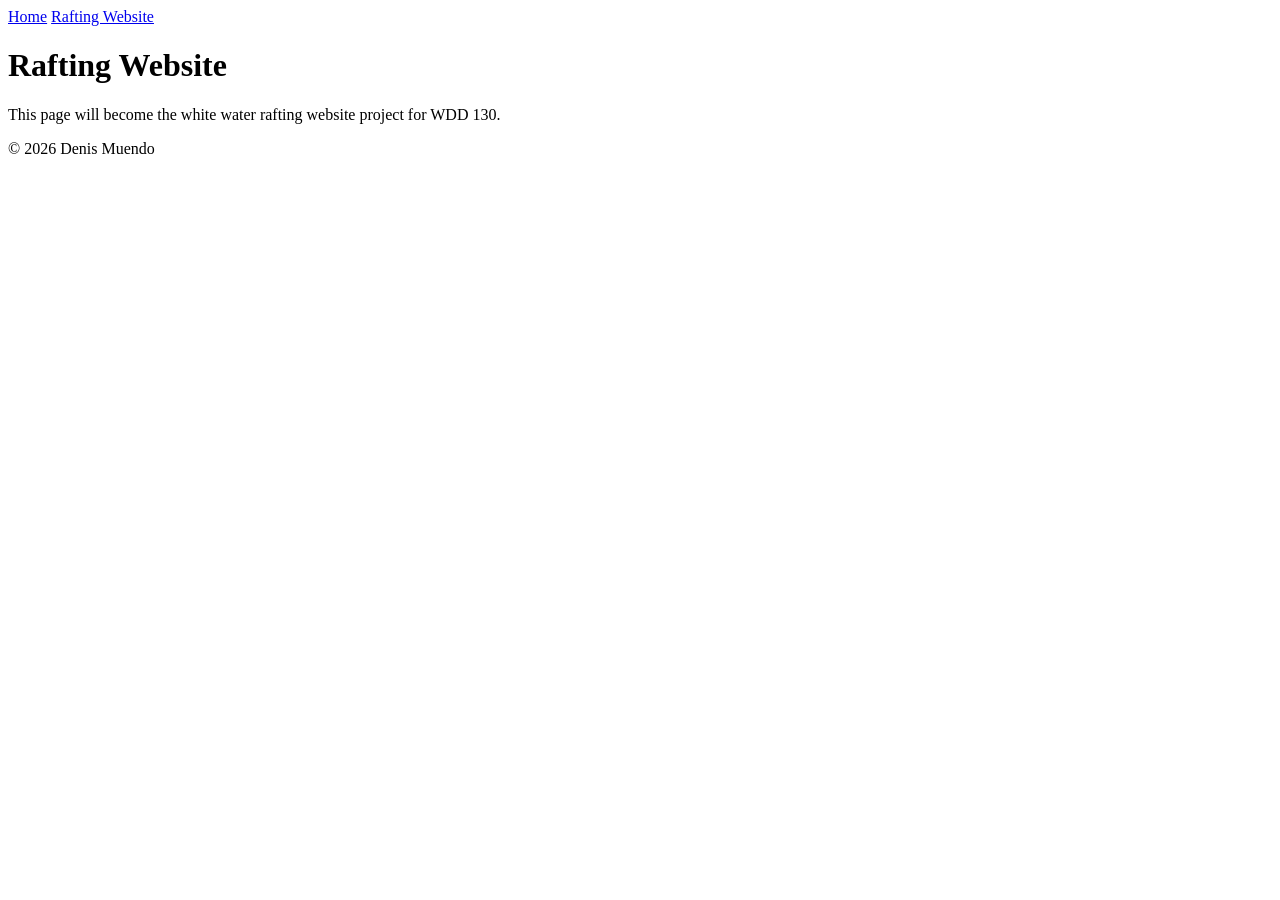
==== wwr/index.html @ 2f385a29 "corrected the image path for the profile picture and added a new image of kenya to the images folder" ====
<!DOCTYPE html>
<html lang="en">
<head>
    <meta charset="UTF-8">
    <meta name="viewport" content="width=device-width, initial-scale=1.0">
    <title>Rafting Website | Denis Muendo</title>
    <meta name="description" content="A white water rafting website project for WDD 130.">
    <meta name="author" content="Denis Muendo">
</head>
<body>
    <header>
        <nav>
            <a href="../index.html">Home</a>
            <a href="#">Rafting Website</a>
        </nav>
    </header>
    <main>
        <h1>Rafting Website</h1>
        <p>This page will become the white water rafting website project for WDD 130.</p>
    </main>
    <footer>
        <p>&copy; 2026 Denis Muendo</p>
    </footer>
</body>
</html>
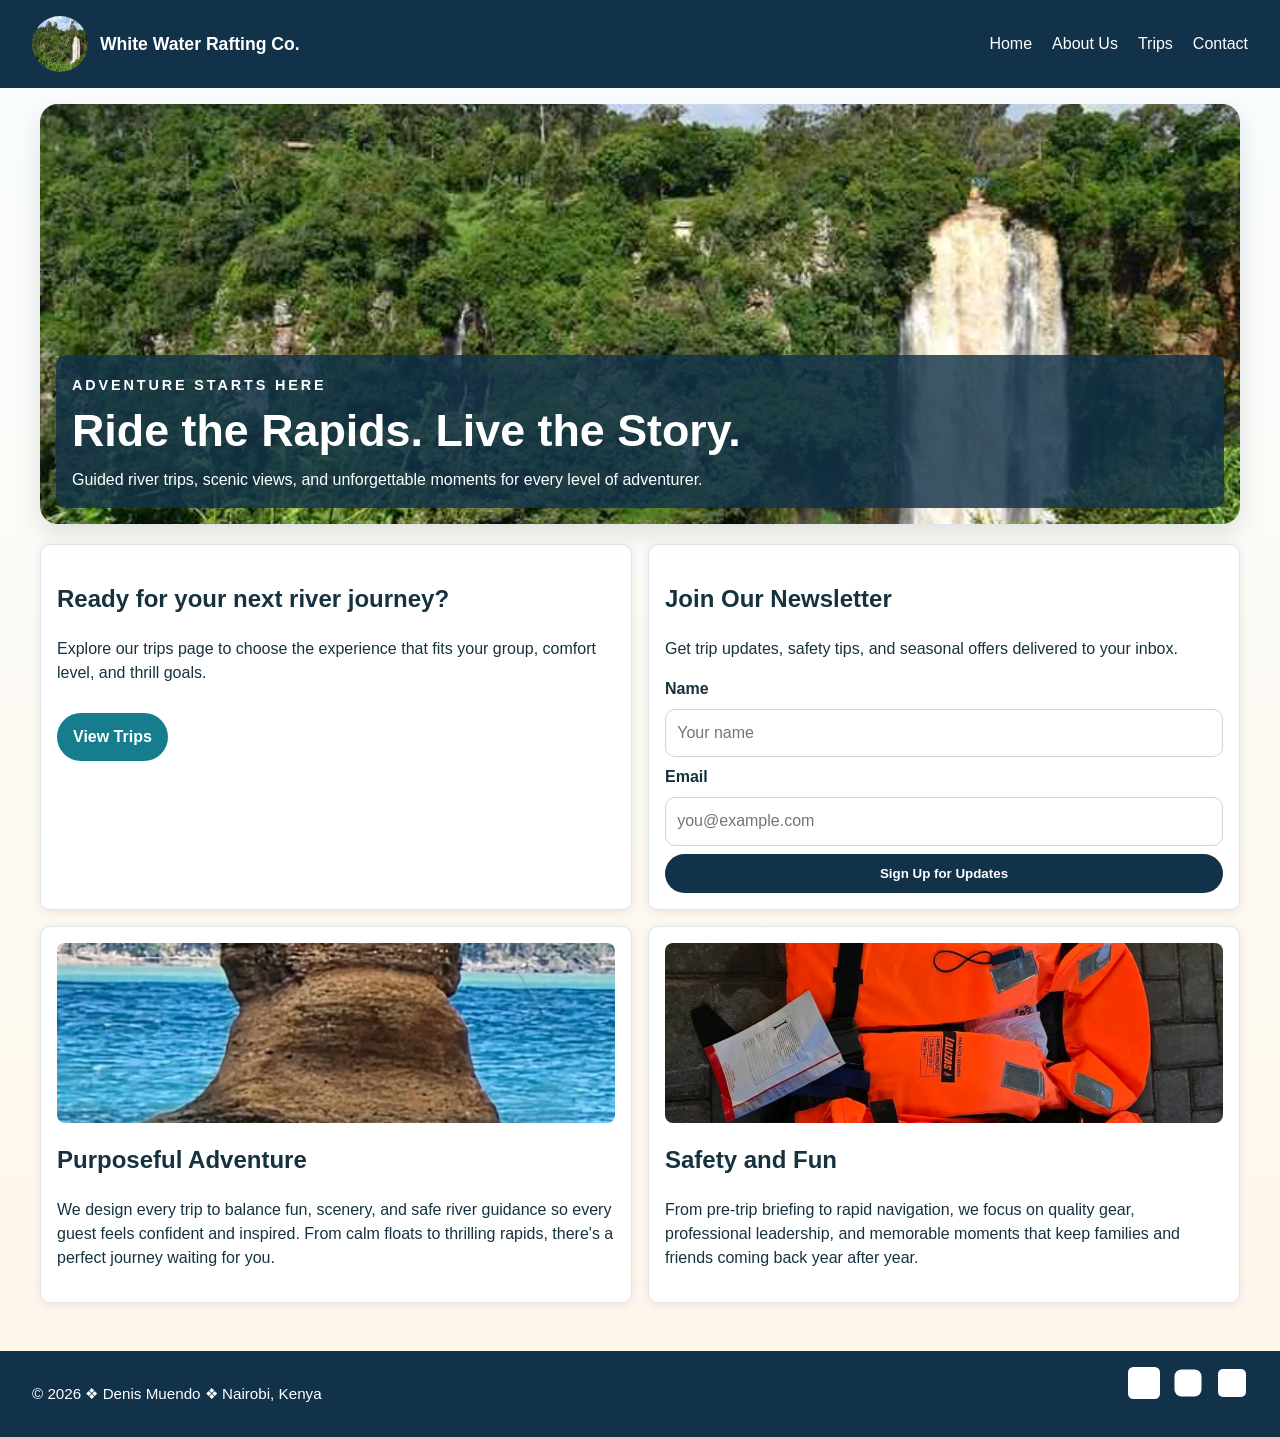
==== commit f16dd83d: "finally done" ====
--- a/wwr/index.html
+++ b/wwr/index.html
@@ -1,25 +1,89 @@
 <!DOCTYPE html>
 <html lang="en">
+
 <head>
-    <meta charset="UTF-8">
-    <meta name="viewport" content="width=device-width, initial-scale=1.0">
-    <title>Rafting Website | Denis Muendo</title>
-    <meta name="description" content="A white water rafting website project for WDD 130.">
-    <meta name="author" content="Denis Muendo">
+  <meta charset="UTF-8">
+  <meta name="viewport" content="width=device-width, initial-scale=1.0">
+  <meta name="description"
+    content="White Water Rafting Co. offers guided rafting adventures, scenic river trips, and safety-first fun for every level. Join our newsletter and explore our trips.">
+  <title>White Water Rafting Co. | Home</title>
+  <link rel="stylesheet" href="rafting.css">
 </head>
+
 <body>
-    <header>
-        <nav>
-            <a href="../index.html">Home</a>
-            <a href="#">Rafting Website</a>
-        </nav>
-    </header>
-    <main>
-        <h1>Rafting Website</h1>
-        <p>This page will become the white water rafting website project for WDD 130.</p>
-    </main>
-    <footer>
-        <p>&copy; 2026 Denis Muendo</p>
-    </footer>
+  <header>
+    <a href="index.html" class="brand">
+      <img src="images/rafting-hero.jpg" alt="White Water Rafting Co. logo" width="72" height="72">
+      <span>White Water Rafting Co.</span>
+    </a>
+    <nav>
+      <ul>
+        <li><a href="index.html">Home</a></li>
+        <li><a href="about.html">About Us</a></li>
+        <li><a href="trips.html">Trips</a></li>
+        <li><a href="contact.html">Contact</a></li>
+      </ul>
+    </nav>
+  </header>
+
+  <main>
+    <!-- Full-width Hero Image with absolutely positioned heading -->
+    <section class="hero">
+      <img src="images/rafting-hero.jpg" alt="Rafting guide on the river at sunrise" width="1200" height="700">
+      <div class="hero-text">
+        <p class="eyebrow">Adventure Starts Here</p>
+        <h1>Ride the Rapids. Live the Story.</h1>
+        <p>Guided river trips, scenic views, and unforgettable moments for every level of adventurer.</p>
+      </div>
+    </section>
+
+    <!-- Newsletter Signup + Call to Action (CSS grid layout) -->
+    <section class="cta-grid">
+      <article class="card">
+        <h2>Ready for your next river journey?</h2>
+        <p>Explore our trips page to choose the experience that fits your group, comfort level, and thrill goals.</p>
+        <a class="button" href="trips.html">View Trips</a>
+      </article>
+
+      <article class="card">
+        <h2>Join Our Newsletter</h2>
+        <p>Get trip updates, safety tips, and seasonal offers delivered to your inbox.</p>
+        <form class="newsletter-form" action="#" method="post">
+          <label for="news-name">Name</label>
+          <input type="text" id="news-name" name="news-name" placeholder="Your name" required>
+
+          <label for="news-email">Email</label>
+          <input type="email" id="news-email" name="news-email" placeholder="you@example.com" required>
+
+          <button type="submit">Sign Up for Updates</button>
+        </form>
+      </article>
+    </section>
+
+    <!-- Feature Grid: Purpose and Offerings with images (CSS grid) -->
+    <section class="feature-grid">
+      <article class="card feature">
+        <img src="images/morning%20adventure%20snaps.jpeg" alt="Scenic morning rafting adventure" width="600" height="360">
+        <h2>Purposeful Adventure</h2>
+        <p>We design every trip to balance fun, scenery, and safe river guidance so every guest feels confident and inspired. From calm floats to thrilling rapids, there's a perfect journey waiting for you.</p>
+      </article>
+
+      <article class="card feature">
+        <img src="images/Safety%20water%20jackets%20%2Cwaterproofed.jpeg" alt="Safety gear and life jackets ready for the river" width="600" height="360">
+        <h2>Safety and Fun</h2>
+        <p>From pre-trip briefing to rapid navigation, we focus on quality gear, professional leadership, and memorable moments that keep families and friends coming back year after year.</p>
+      </article>
+    </section>
+  </main>
+
+  <footer>
+    <p>&copy; 2026 &#10070; Denis Muendo &#10070; Nairobi, Kenya</p>
+    <nav class="sociallinks">
+      <a href="https://facebook.com"><img src="images/facebook.svg" alt="Facebook" width="32" height="32"></a>
+      <a href="https://instagram.com"><img src="images/instagram.svg" alt="Instagram" width="32" height="32"></a>
+      <a href="https://linkedin.com"><img src="images/linkedin.svg" alt="LinkedIn" width="32" height="32"></a>
+    </nav>
+  </footer>
 </body>
-</html>
+
+</html>
--- a/wwr/rafting.css
+++ b/wwr/rafting.css
@@ -0,0 +1,372 @@
+:root {
+    --navy: #12324a;
+    --teal: #167d8f;
+    --sky: #dff4f8;
+    --sand: #fff6e8;
+    --text: #16323f;
+    --card: #ffffff;
+    --shadow: 0 10px 25px rgba(18, 50, 74, 0.12);
+}
+
+* {
+    box-sizing: border-box;
+}
+
+body {
+    margin: 0;
+    font-family: Arial, Helvetica, sans-serif;
+    color: var(--text);
+    background: linear-gradient(180deg, #f9fdff 0%, var(--sand) 100%);
+    line-height: 1.5;
+}
+
+img {
+    display: block;
+    width: 100%;
+}
+
+/* ===== HEADER & FOOTER ===== */
+header,
+footer {
+    background: var(--navy);
+    color: #fff;
+}
+
+header {
+    display: flex;
+    justify-content: space-between;
+    align-items: center;
+    padding: 1rem 2rem;
+    gap: 1rem;
+}
+
+.brand {
+    display: flex;
+    align-items: center;
+    gap: 0.75rem;
+    color: #fff;
+    text-decoration: none;
+    font-weight: 700;
+    font-size: 1.1rem;
+}
+
+.brand img {
+    width: 56px;
+    height: 56px;
+    border-radius: 50%;
+    background: var(--sky);
+}
+
+nav {
+    display: flex;
+    gap: 1rem;
+    flex-wrap: wrap;
+}
+
+nav a,
+footer a {
+    color: #fff;
+    text-decoration: none;
+}
+
+nav a:hover,
+footer a:hover {
+    text-decoration: underline;
+}
+
+nav ul {
+    list-style: none;
+    margin: 0;
+    padding: 0;
+    display: flex;
+    gap: 1.25rem;
+    flex-wrap: wrap;
+}
+
+footer {
+    display: flex;
+    justify-content: space-between;
+    gap: 1rem;
+    flex-wrap: wrap;
+    padding: 1rem 2rem;
+    font-size: 0.95rem;
+}
+
+/* ===== MAIN LAYOUT ===== */
+main {
+    width: min(1200px, calc(100% - 2rem));
+    margin: 0 auto;
+    padding: 1rem 0 2rem;
+}
+
+/* ===== HERO SECTION ===== */
+.hero {
+    position: relative;
+    min-height: 420px;
+    border-radius: 18px;
+    overflow: hidden;
+    box-shadow: var(--shadow);
+    margin-bottom: 1.25rem;
+}
+
+.hero img {
+    width: 100%;
+    height: 420px;
+    object-fit: cover;
+}
+
+.hero-text {
+    position: absolute;
+    left: 1rem;
+    right: 1rem;
+    bottom: 1rem;
+    background: rgba(18, 50, 74, 0.82);
+    color: #fff;
+    padding: 1rem;
+    border-radius: 10px;
+}
+
+.hero-text h1 {
+    color: #fff;
+    font-size: clamp(1.8rem, 4vw, 2.8rem);
+    margin: 0;
+}
+
+.hero-text p {
+    margin: 0.25rem 0 0 0;
+    color: #fff;
+}
+
+.eyebrow {
+    text-transform: uppercase;
+    letter-spacing: 0.2em;
+    font-size: 0.9rem;
+    color: var(--teal);
+    font-weight: 700;
+}
+
+/* ===== BUTTON ===== */
+.button {
+    display: inline-block;
+    margin-top: 0.75rem;
+    padding: 0.75rem 1rem;
+    background: var(--teal);
+    color: #fff;
+    text-decoration: none;
+    border-radius: 999px;
+    font-weight: 700;
+}
+
+.button:hover {
+    background: #0f5f6b;
+}
+
+/* ===== NEWSLETTER FORM ===== */
+.newsletter-form {
+    display: grid;
+    gap: 0.5rem;
+}
+
+.newsletter-form label {
+    font-weight: 700;
+}
+
+.newsletter-form input,
+.newsletter-form textarea {
+    padding: 0.7rem;
+    border: 1px solid #c8d7dd;
+    border-radius: 10px;
+    font: inherit;
+}
+
+.newsletter-form textarea {
+    resize: vertical;
+}
+
+.newsletter-form button {
+    padding: 0.75rem;
+    border: 0;
+    border-radius: 999px;
+    background: var(--navy);
+    color: #fff;
+    font-weight: 700;
+    cursor: pointer;
+}
+
+.newsletter-form button:hover {
+    background: #0f3d5e;
+}
+
+/* ===== PAGE INTRO ===== */
+.page-intro {
+    background: var(--card);
+    border-radius: 18px;
+    box-shadow: var(--shadow);
+    padding: 1rem;
+    margin-bottom: 1rem;
+}
+
+.page-intro h1 {
+    margin-top: 0.2rem;
+    margin-bottom: 0.5rem;
+}
+
+/* ===== FEATURE GRID (Home page) ===== */
+.cta-grid,
+.feature-grid {
+    display: grid;
+    grid-template-columns: repeat(2, 1fr);
+    gap: 1rem;
+    margin-bottom: 1rem;
+}
+
+.feature img {
+    width: 100%;
+    height: 180px;
+    object-fit: cover;
+    border-radius: 8px;
+    margin-bottom: 0.5rem;
+}
+
+/* ===== TRIP GRID (Trips page) ===== */
+.trip-grid {
+    display: grid;
+    grid-template-columns: repeat(2, 1fr);
+    gap: 1rem;
+    margin-bottom: 1rem;
+}
+
+.trip-card {
+    background: var(--card);
+    border-radius: 18px;
+    box-shadow: var(--shadow);
+    padding: 1rem;
+    display: grid;
+    gap: 0.75rem;
+}
+
+.trip-card img {
+    height: 220px;
+    object-fit: cover;
+    border-radius: 14px;
+}
+
+/* ===== ABOUT GRID (About page) ===== */
+.about-grid {
+    display: grid;
+    grid-template-columns: repeat(2, 1fr);
+    gap: 1rem;
+    margin-bottom: 1rem;
+}
+
+.about-card {
+    background: var(--card);
+    border-radius: 18px;
+    box-shadow: var(--shadow);
+    padding: 1rem;
+}
+
+.about-card img {
+    width: 100%;
+    height: 200px;
+    object-fit: cover;
+    border-radius: 10px;
+    margin-bottom: 0.75rem;
+}
+
+/* ===== CONTACT GRID (Contact page) ===== */
+.contact-grid {
+    display: grid;
+    grid-template-columns: repeat(2, 1fr);
+    gap: 1rem;
+    margin-bottom: 1rem;
+}
+
+.contact-list {
+    margin: 0;
+    padding-left: 1rem;
+    line-height: 1.7;
+}
+
+/* ===== CARD ===== */
+.card {
+    background: #fff;
+    border: 1px solid #dbe7ea;
+    border-radius: 10px;
+    padding: 1rem;
+    box-shadow: 0 2px 10px rgba(0, 0, 0, 0.08);
+}
+
+/* ===== TABLE ===== */
+.table-card {
+    overflow-x: auto;
+}
+
+table {
+    width: 100%;
+    border-collapse: collapse;
+    background: #fff;
+}
+
+th,
+td {
+    border: 1px solid #d9e5ea;
+    padding: 0.75rem;
+    text-align: left;
+}
+
+th {
+    background: var(--sky);
+}
+
+/* ===== MAP IFRAME ===== */
+iframe {
+    width: 100%;
+    min-height: 320px;
+    border: 0;
+    border-radius: 14px;
+    box-shadow: var(--shadow);
+}
+
+/* ===== SOCIAL LINKS ===== */
+.sociallinks {
+    display: flex;
+    gap: 0.75rem;
+}
+
+.sociallinks img {
+    width: 32px;
+    height: 32px;
+    filter: brightness(0) invert(1);
+}
+
+/* ===== RESPONSIVE ===== */
+@media (max-width: 900px) {
+    header {
+        flex-direction: column;
+        align-items: flex-start;
+    }
+}
+
+@media (max-width: 640px) {
+    main {
+        width: min(100% - 1rem, 1200px);
+    }
+
+    header,
+    footer {
+        padding: 1rem;
+    }
+
+    .hero img {
+        height: 360px;
+    }
+
+    .cta-grid,
+    .feature-grid,
+    .trip-grid,
+    .about-grid,
+    .contact-grid {
+        grid-template-columns: 1fr;
+    }
+}
